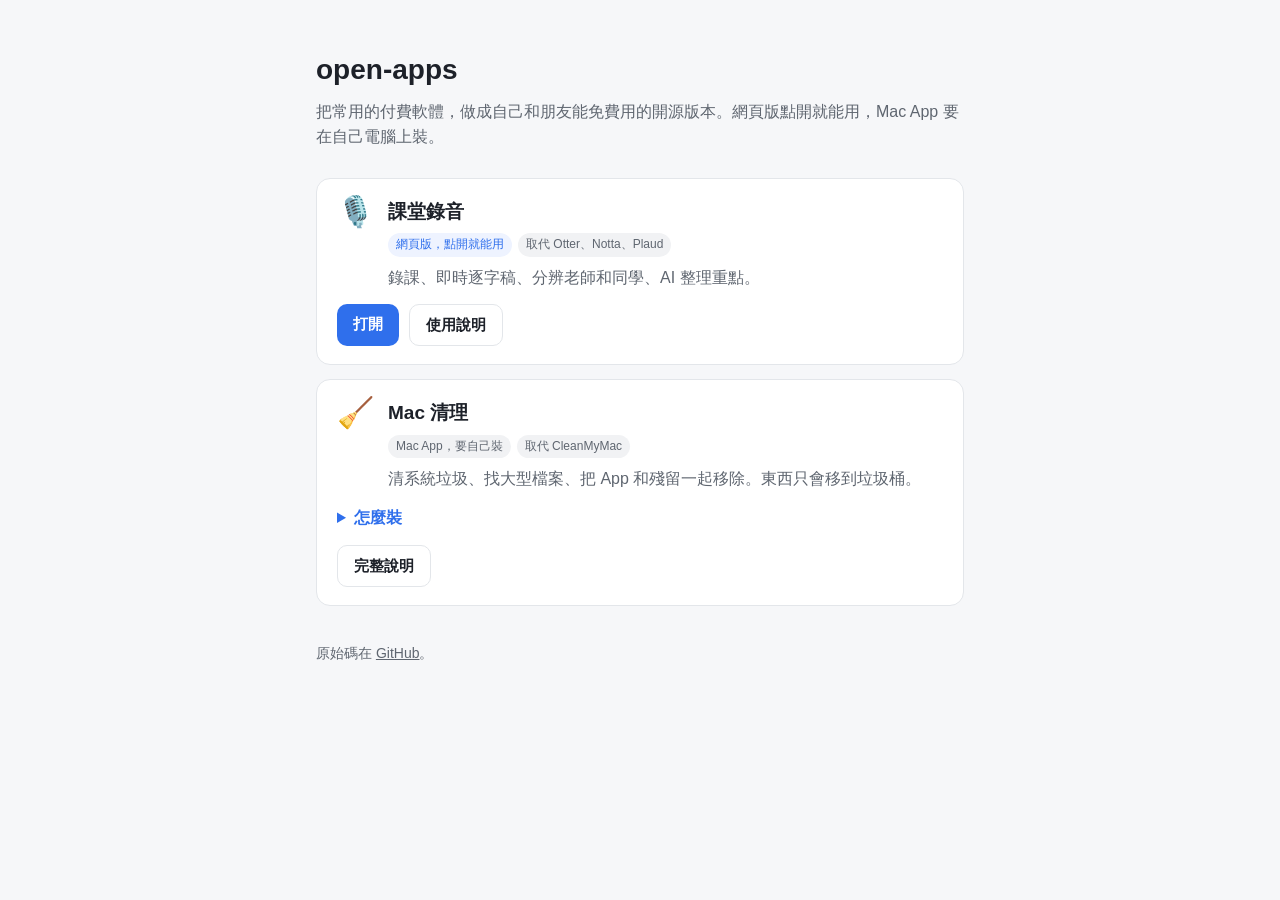
==== index.html @ e051c609 "首頁：App 清單改成讀 apps.json，加上 Netlify 部署腳本 Co-Authored-By: Claude Opus 5.5 (1M context) <noreply@anthrop" ====
<!doctype html>
<html lang="zh-Hant">
<head>
<meta charset="utf-8">
<meta name="viewport" content="width=device-width,initial-scale=1">
<title>open-apps</title>
<meta name="description" content="把常用的付費軟體做成免費開源的版本">
<style>
:root{--bg:#f6f7f9;--card:#fff;--text:#1d2129;--muted:#5f6670;--line:#e3e6ea;--accent:#2f6fec;--tag:#eef3ff;--tag2:#f1f2f4}
@media (prefers-color-scheme:dark){:root{--bg:#111418;--card:#1a1e24;--text:#e6e8eb;--muted:#9aa1ab;--line:#2a3038;--accent:#5b9dff;--tag:#1e2a40;--tag2:#252a31}}
*{box-sizing:border-box}
body{margin:0;font:16px/1.6 -apple-system,BlinkMacSystemFont,"PingFang TC","Noto Sans TC",sans-serif;color:var(--text);background:var(--bg)}
main{max-width:680px;margin:0 auto;padding:48px 16px 64px}
h1{font-size:28px;margin:0 0 6px}
.lead{color:var(--muted);margin:0 0 28px}
.card{background:var(--card);border:1px solid var(--line);border-radius:14px;padding:18px 20px;margin:14px 0}
.top{display:flex;gap:14px;align-items:flex-start}
.icon{font-size:30px;line-height:1}
.card h2{font-size:19px;margin:0}
.tags{display:flex;gap:6px;flex-wrap:wrap;margin:6px 0 8px}
.tag{font-size:12px;padding:2px 8px;border-radius:99px;background:var(--tag2);color:var(--muted)}
.tag.web{background:var(--tag);color:var(--accent)}
.card p{margin:0;color:var(--muted)}
.actions{display:flex;gap:10px;flex-wrap:wrap;margin-top:14px}
.btn{display:inline-block;padding:8px 16px;border-radius:10px;text-decoration:none;font-weight:600;font-size:15px}
.btn.primary{background:var(--accent);color:#fff}
.btn.ghost{border:1px solid var(--line);color:var(--text)}
details{margin-top:14px}
summary{cursor:pointer;color:var(--accent);font-weight:600}
ol{margin:8px 0 0;padding-left:22px;color:var(--text)}
ol li{margin:4px 0}
footer{margin-top:36px;font-size:14px;color:var(--muted)}
footer a{color:var(--muted)}
</style>
</head>
<body>
<main>
  <h1>open-apps</h1>
  <p class="lead">把常用的付費軟體，做成自己和朋友能免費用的開源版本。網頁版點開就能用，Mac App 要在自己電腦上裝。</p>
  <div id="list">載入中…</div>
  <footer>原始碼在 <a href="https://github.com/GOP9632/open-apps">GitHub</a>。</footer>
</main>
<script>
// App 清單放在 apps.json，新增 App 只要改那個檔案
const esc = s => String(s).replace(/[&<>"]/g, c => ({'&':'&amp;','<':'&lt;','>':'&gt;','"':'&quot;'}[c]));
fetch('apps.json').then(r => r.json()).then(apps => {
  document.getElementById('list').innerHTML = apps.map(a => {
    const web = a.type === 'web';
    const tags = [
      `<span class="tag ${web ? 'web' : ''}">${web ? '網頁版，點開就能用' : esc(a.platform || '電腦') + ' App，要自己裝'}</span>`,
      a.like ? `<span class="tag">取代 ${esc(a.like)}</span>` : ''
    ].join('');
    const actions = web
      ? `<a class="btn primary" href="${esc(a.url)}">打開</a>` + (a.guide ? `<a class="btn ghost" href="${esc(a.guide)}">使用說明</a>` : '')
      : (a.guide ? `<a class="btn ghost" href="${esc(a.guide)}">完整說明</a>` : '');
    const steps = !web && a.steps ? `<details><summary>怎麼裝</summary><ol>${a.steps.map(s => `<li>${esc(s)}</li>`).join('')}</ol></details>` : '';
    return `<section class="card"><div class="top"><div class="icon">${esc(a.icon || '📦')}</div><div>
      <h2>${esc(a.name)}</h2><div class="tags">${tags}</div><p>${esc(a.desc)}</p></div></div>
      ${steps}<div class="actions">${actions}</div></section>`;
  }).join('');
}).catch(() => { document.getElementById('list').textContent = '清單讀取失敗，請重新整理。'; });
</script>
</body>
</html>
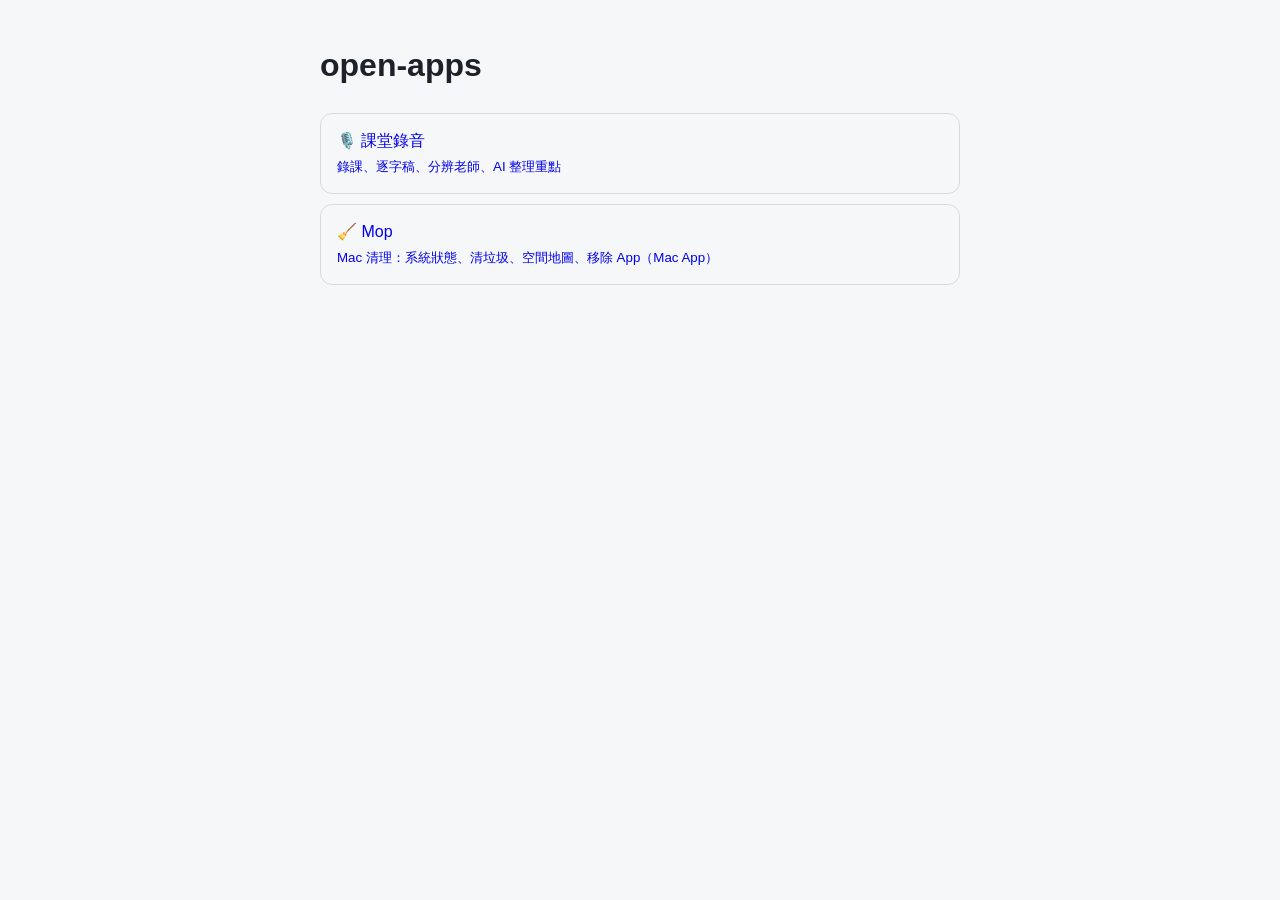
==== commit f31f714b: "新增 Mop：Mac 清理工具（對標 CleanMyMac、DaisyDisk） (#5) 系統狀態（CPU、記憶體、磁碟、電池）、系統垃圾、大型檔案、空間地圖、解除安裝 App。所有東西先預覽、只移" ====
--- a/index.html
+++ b/index.html
@@ -1,64 +1,4 @@
 <!doctype html>
-<html lang="zh-Hant">
-<head>
-<meta charset="utf-8">
-<meta name="viewport" content="width=device-width,initial-scale=1">
-<title>open-apps</title>
-<meta name="description" content="把常用的付費軟體做成免費開源的版本">
-<style>
-:root{--bg:#f6f7f9;--card:#fff;--text:#1d2129;--muted:#5f6670;--line:#e3e6ea;--accent:#2f6fec;--tag:#eef3ff;--tag2:#f1f2f4}
-@media (prefers-color-scheme:dark){:root{--bg:#111418;--card:#1a1e24;--text:#e6e8eb;--muted:#9aa1ab;--line:#2a3038;--accent:#5b9dff;--tag:#1e2a40;--tag2:#252a31}}
-*{box-sizing:border-box}
-body{margin:0;font:16px/1.6 -apple-system,BlinkMacSystemFont,"PingFang TC","Noto Sans TC",sans-serif;color:var(--text);background:var(--bg)}
-main{max-width:680px;margin:0 auto;padding:48px 16px 64px}
-h1{font-size:28px;margin:0 0 6px}
-.lead{color:var(--muted);margin:0 0 28px}
-.card{background:var(--card);border:1px solid var(--line);border-radius:14px;padding:18px 20px;margin:14px 0}
-.top{display:flex;gap:14px;align-items:flex-start}
-.icon{font-size:30px;line-height:1}
-.card h2{font-size:19px;margin:0}
-.tags{display:flex;gap:6px;flex-wrap:wrap;margin:6px 0 8px}
-.tag{font-size:12px;padding:2px 8px;border-radius:99px;background:var(--tag2);color:var(--muted)}
-.tag.web{background:var(--tag);color:var(--accent)}
-.card p{margin:0;color:var(--muted)}
-.actions{display:flex;gap:10px;flex-wrap:wrap;margin-top:14px}
-.btn{display:inline-block;padding:8px 16px;border-radius:10px;text-decoration:none;font-weight:600;font-size:15px}
-.btn.primary{background:var(--accent);color:#fff}
-.btn.ghost{border:1px solid var(--line);color:var(--text)}
-details{margin-top:14px}
-summary{cursor:pointer;color:var(--accent);font-weight:600}
-ol{margin:8px 0 0;padding-left:22px;color:var(--text)}
-ol li{margin:4px 0}
-footer{margin-top:36px;font-size:14px;color:var(--muted)}
-footer a{color:var(--muted)}
-</style>
-</head>
-<body>
-<main>
-  <h1>open-apps</h1>
-  <p class="lead">把常用的付費軟體，做成自己和朋友能免費用的開源版本。網頁版點開就能用，Mac App 要在自己電腦上裝。</p>
-  <div id="list">載入中…</div>
-  <footer>原始碼在 <a href="https://github.com/GOP9632/open-apps">GitHub</a>。</footer>
-</main>
-<script>
-// App 清單放在 apps.json，新增 App 只要改那個檔案
-const esc = s => String(s).replace(/[&<>"]/g, c => ({'&':'&amp;','<':'&lt;','>':'&gt;','"':'&quot;'}[c]));
-fetch('apps.json').then(r => r.json()).then(apps => {
-  document.getElementById('list').innerHTML = apps.map(a => {
-    const web = a.type === 'web';
-    const tags = [
-      `<span class="tag ${web ? 'web' : ''}">${web ? '網頁版，點開就能用' : esc(a.platform || '電腦') + ' App，要自己裝'}</span>`,
-      a.like ? `<span class="tag">取代 ${esc(a.like)}</span>` : ''
-    ].join('');
-    const actions = web
-      ? `<a class="btn primary" href="${esc(a.url)}">打開</a>` + (a.guide ? `<a class="btn ghost" href="${esc(a.guide)}">使用說明</a>` : '')
-      : (a.guide ? `<a class="btn ghost" href="${esc(a.guide)}">完整說明</a>` : '');
-    const steps = !web && a.steps ? `<details><summary>怎麼裝</summary><ol>${a.steps.map(s => `<li>${esc(s)}</li>`).join('')}</ol></details>` : '';
-    return `<section class="card"><div class="top"><div class="icon">${esc(a.icon || '📦')}</div><div>
-      <h2>${esc(a.name)}</h2><div class="tags">${tags}</div><p>${esc(a.desc)}</p></div></div>
-      ${steps}<div class="actions">${actions}</div></section>`;
-  }).join('');
-}).catch(() => { document.getElementById('list').textContent = '清單讀取失敗，請重新整理。'; });
-</script>
-</body>
-</html>
+<html lang="zh-Hant"><head><meta charset="utf-8"><meta name="viewport" content="width=device-width,initial-scale=1"><title>open-apps</title>
+<style>body{font:16px/1.6 -apple-system,"PingFang TC","Noto Sans TC",sans-serif;max-width:640px;margin:40px auto;padding:0 16px;color:#1d2129;background:#f6f7f9}@media (prefers-color-scheme:dark){body{color:#e6e8eb;background:#111418}a{color:#5b9dff}}a{display:block;padding:14px 16px;border:1px solid #8884;border-radius:12px;text-decoration:none;margin:10px 0}</style></head>
+<body><h1>open-apps</h1><a href="apps/class-recorder/">🎙️ 課堂錄音<br><small>錄課、逐字稿、分辨老師、AI 整理重點</small></a><a href="https://github.com/GOP9632/open-apps/tree/main/apps/mac-cleaner">🧹 Mop<br><small>Mac 清理：系統狀態、清垃圾、空間地圖、移除 App（Mac App）</small></a></body></html>
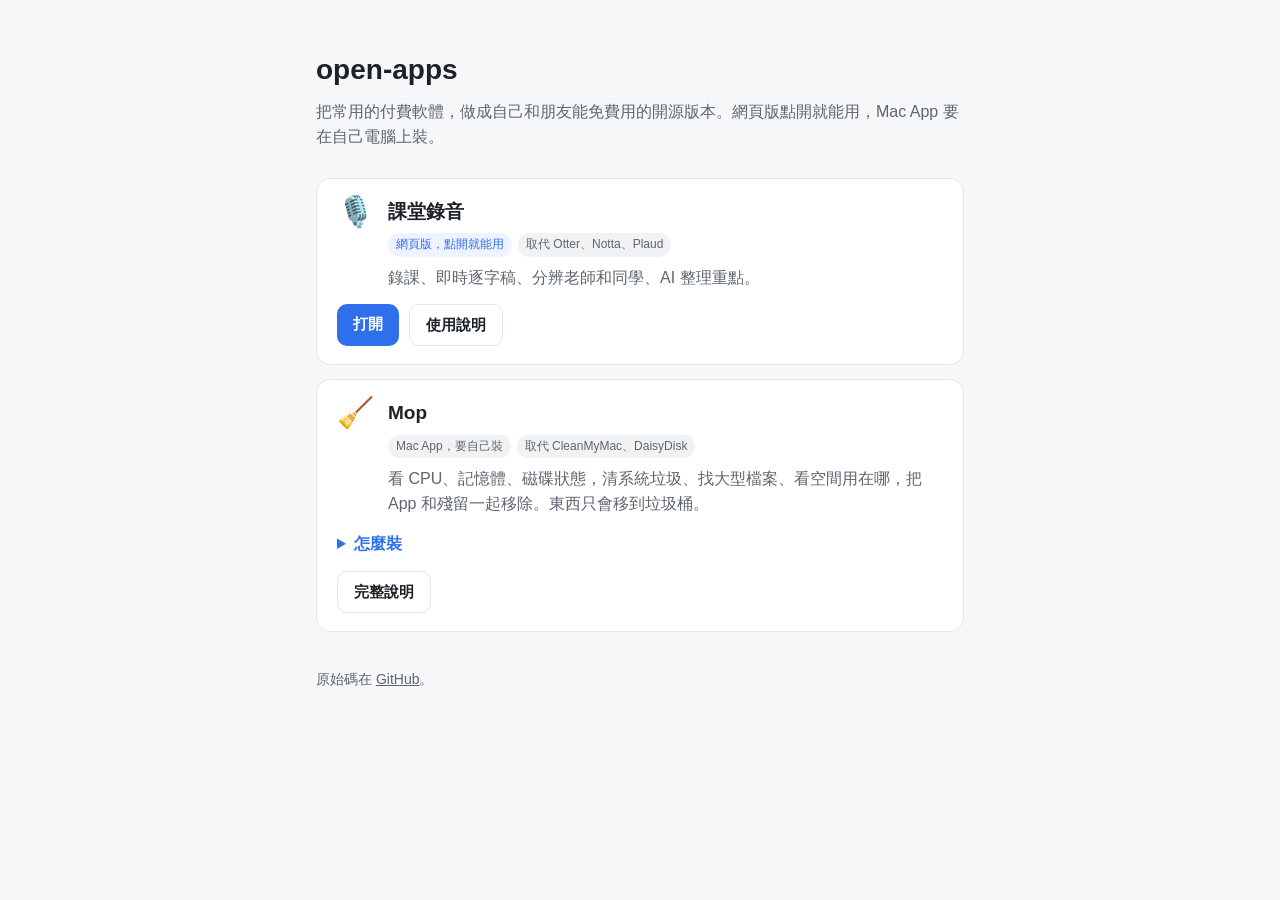
==== commit e5ba4229: "首頁：列出所有 App，清單集中在 apps.json (#8) * 首頁：App 清單改成讀 apps.json，加上 Netlify 部署腳本  Co-Authored-By: Claude Op" ====
--- a/index.html
+++ b/index.html
@@ -1,4 +1,64 @@
 <!doctype html>
-<html lang="zh-Hant"><head><meta charset="utf-8"><meta name="viewport" content="width=device-width,initial-scale=1"><title>open-apps</title>
-<style>body{font:16px/1.6 -apple-system,"PingFang TC","Noto Sans TC",sans-serif;max-width:640px;margin:40px auto;padding:0 16px;color:#1d2129;background:#f6f7f9}@media (prefers-color-scheme:dark){body{color:#e6e8eb;background:#111418}a{color:#5b9dff}}a{display:block;padding:14px 16px;border:1px solid #8884;border-radius:12px;text-decoration:none;margin:10px 0}</style></head>
-<body><h1>open-apps</h1><a href="apps/class-recorder/">🎙️ 課堂錄音<br><small>錄課、逐字稿、分辨老師、AI 整理重點</small></a><a href="https://github.com/GOP9632/open-apps/tree/main/apps/mac-cleaner">🧹 Mop<br><small>Mac 清理：系統狀態、清垃圾、空間地圖、移除 App（Mac App）</small></a></body></html>
+<html lang="zh-Hant">
+<head>
+<meta charset="utf-8">
+<meta name="viewport" content="width=device-width,initial-scale=1">
+<title>open-apps</title>
+<meta name="description" content="把常用的付費軟體做成免費開源的版本">
+<style>
+:root{--bg:#f6f7f9;--card:#fff;--text:#1d2129;--muted:#5f6670;--line:#e3e6ea;--accent:#2f6fec;--tag:#eef3ff;--tag2:#f1f2f4}
+@media (prefers-color-scheme:dark){:root{--bg:#111418;--card:#1a1e24;--text:#e6e8eb;--muted:#9aa1ab;--line:#2a3038;--accent:#5b9dff;--tag:#1e2a40;--tag2:#252a31}}
+*{box-sizing:border-box}
+body{margin:0;font:16px/1.6 -apple-system,BlinkMacSystemFont,"PingFang TC","Noto Sans TC",sans-serif;color:var(--text);background:var(--bg)}
+main{max-width:680px;margin:0 auto;padding:48px 16px 64px}
+h1{font-size:28px;margin:0 0 6px}
+.lead{color:var(--muted);margin:0 0 28px}
+.card{background:var(--card);border:1px solid var(--line);border-radius:14px;padding:18px 20px;margin:14px 0}
+.top{display:flex;gap:14px;align-items:flex-start}
+.icon{font-size:30px;line-height:1}
+.card h2{font-size:19px;margin:0}
+.tags{display:flex;gap:6px;flex-wrap:wrap;margin:6px 0 8px}
+.tag{font-size:12px;padding:2px 8px;border-radius:99px;background:var(--tag2);color:var(--muted)}
+.tag.web{background:var(--tag);color:var(--accent)}
+.card p{margin:0;color:var(--muted)}
+.actions{display:flex;gap:10px;flex-wrap:wrap;margin-top:14px}
+.btn{display:inline-block;padding:8px 16px;border-radius:10px;text-decoration:none;font-weight:600;font-size:15px}
+.btn.primary{background:var(--accent);color:#fff}
+.btn.ghost{border:1px solid var(--line);color:var(--text)}
+details{margin-top:14px}
+summary{cursor:pointer;color:var(--accent);font-weight:600}
+ol{margin:8px 0 0;padding-left:22px;color:var(--text)}
+ol li{margin:4px 0}
+footer{margin-top:36px;font-size:14px;color:var(--muted)}
+footer a{color:var(--muted)}
+</style>
+</head>
+<body>
+<main>
+  <h1>open-apps</h1>
+  <p class="lead">把常用的付費軟體，做成自己和朋友能免費用的開源版本。網頁版點開就能用，Mac App 要在自己電腦上裝。</p>
+  <div id="list">載入中…</div>
+  <footer>原始碼在 <a href="https://github.com/GOP9632/open-apps">GitHub</a>。</footer>
+</main>
+<script>
+// App 清單放在 apps.json，新增 App 只要改那個檔案
+const esc = s => String(s).replace(/[&<>"]/g, c => ({'&':'&amp;','<':'&lt;','>':'&gt;','"':'&quot;'}[c]));
+fetch('apps.json').then(r => r.json()).then(apps => {
+  document.getElementById('list').innerHTML = apps.map(a => {
+    const web = a.type === 'web';
+    const tags = [
+      `<span class="tag ${web ? 'web' : ''}">${web ? '網頁版，點開就能用' : esc(a.platform || '電腦') + ' App，要自己裝'}</span>`,
+      a.like ? `<span class="tag">取代 ${esc(a.like)}</span>` : ''
+    ].join('');
+    const actions = web
+      ? `<a class="btn primary" href="${esc(a.url)}">打開</a>` + (a.guide ? `<a class="btn ghost" href="${esc(a.guide)}">使用說明</a>` : '')
+      : (a.guide ? `<a class="btn ghost" href="${esc(a.guide)}">完整說明</a>` : '');
+    const steps = !web && a.steps ? `<details><summary>怎麼裝</summary><ol>${a.steps.map(s => `<li>${esc(s)}</li>`).join('')}</ol></details>` : '';
+    return `<section class="card"><div class="top"><div class="icon">${esc(a.icon || '📦')}</div><div>
+      <h2>${esc(a.name)}</h2><div class="tags">${tags}</div><p>${esc(a.desc)}</p></div></div>
+      ${steps}<div class="actions">${actions}</div></section>`;
+  }).join('');
+}).catch(() => { document.getElementById('list').textContent = '清單讀取失敗，請重新整理。'; });
+</script>
+</body>
+</html>
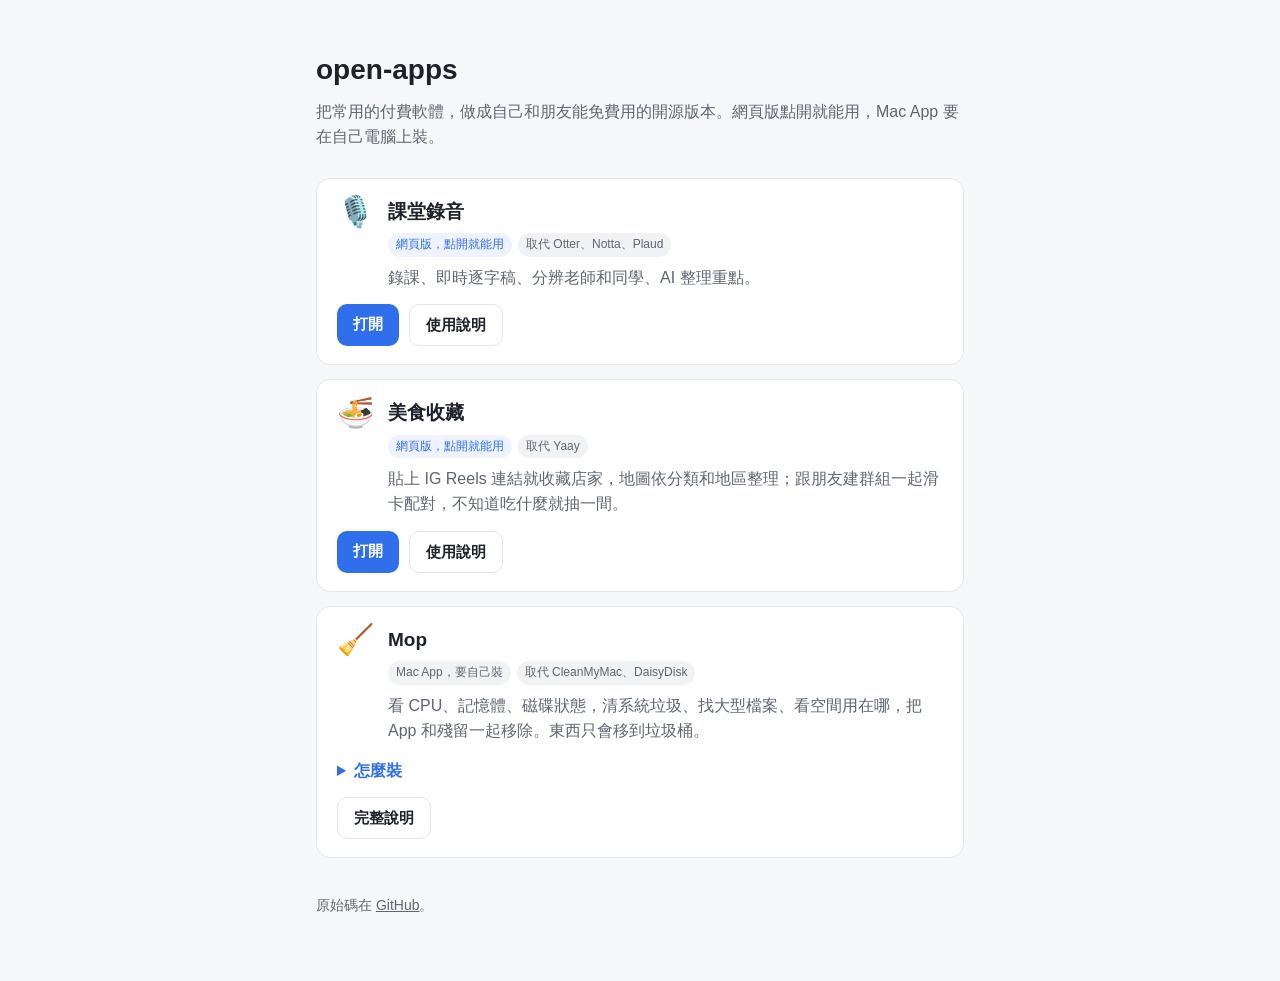
==== commit 973e06b9: "入口網站改讀 GitHub Pages 上的 apps.json，新 app 合併後自動出現 Co-Authored-By: Claude Opus 5.5 (1M context) <noreply" ====
--- a/index.html
+++ b/index.html
@@ -41,9 +41,13 @@
   <footer>原始碼在 <a href="https://github.com/GOP9632/open-apps">GitHub</a>。</footer>
 </main>
 <script>
-// App 清單放在 apps.json，新增 App 只要改那個檔案
+// App 清單放在 apps.json，新增 App 只要改那個檔案。
+// Netlify 上的這頁直接讀 GitHub Pages 上最新的 apps.json，所以 PR 合併後新 App 就會出現，不用重新部署 Netlify。
+const LIST = 'https://gop9632.github.io/open-apps/apps.json';
 const esc = s => String(s).replace(/[&<>"]/g, c => ({'&':'&amp;','<':'&lt;','>':'&gt;','"':'&quot;'}[c]));
-fetch('apps.json').then(r => r.json()).then(apps => {
+fetch(LIST, { cache: 'no-cache' }).then(r => r.ok ? r.json() : Promise.reject())
+  .catch(() => fetch('apps.json').then(r => r.json()))
+  .then(apps => {
   document.getElementById('list').innerHTML = apps.map(a => {
     const web = a.type === 'web';
     const tags = [
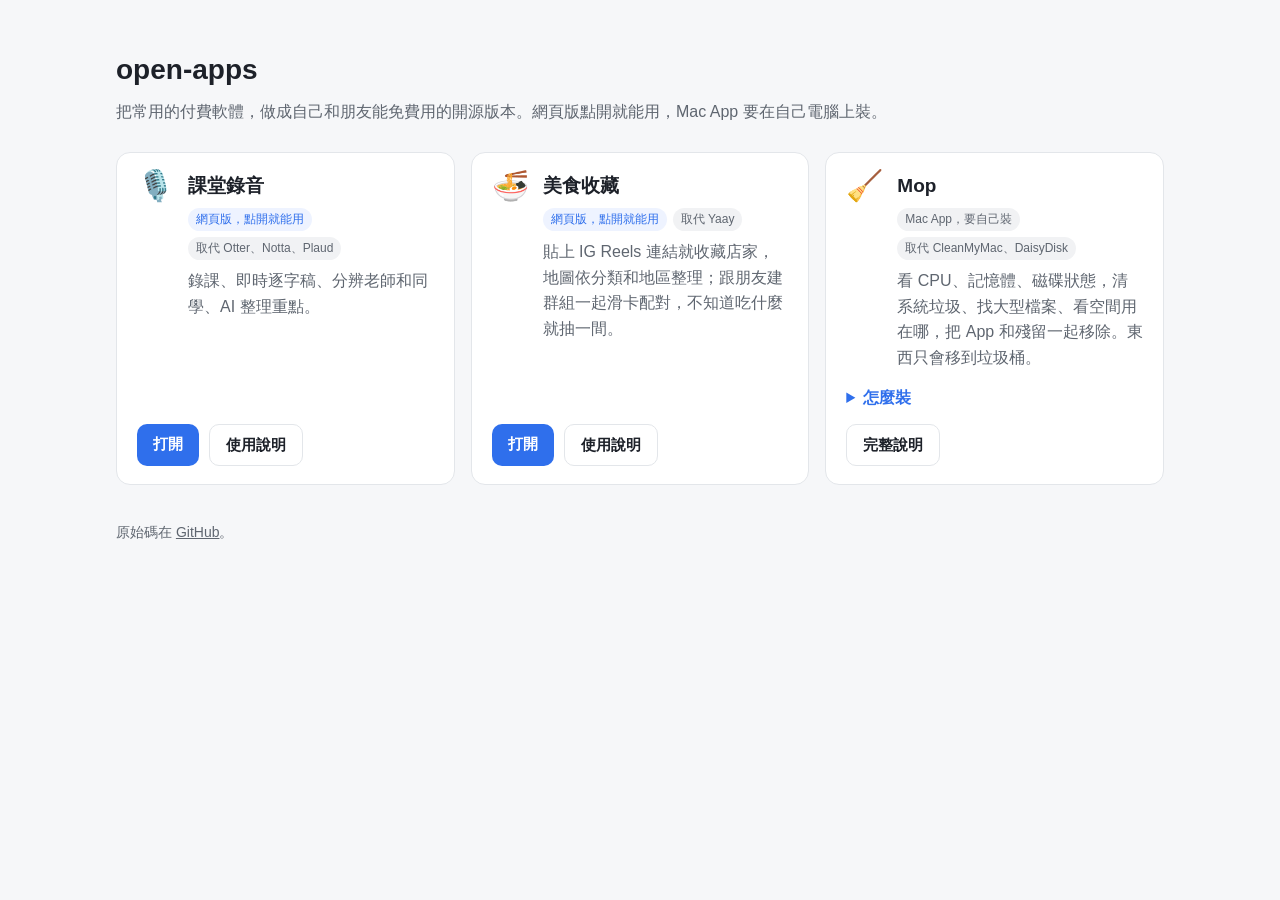
==== commit 3cf56e35: "首頁：App 卡片改成橫向排列，手機上自動變一欄 Co-Authored-By: Claude Opus 5.5 (1M context) <noreply@anthropic.com>" ====
--- a/index.html
+++ b/index.html
@@ -10,10 +10,12 @@
 @media (prefers-color-scheme:dark){:root{--bg:#111418;--card:#1a1e24;--text:#e6e8eb;--muted:#9aa1ab;--line:#2a3038;--accent:#5b9dff;--tag:#1e2a40;--tag2:#252a31}}
 *{box-sizing:border-box}
 body{margin:0;font:16px/1.6 -apple-system,BlinkMacSystemFont,"PingFang TC","Noto Sans TC",sans-serif;color:var(--text);background:var(--bg)}
-main{max-width:680px;margin:0 auto;padding:48px 16px 64px}
+main{max-width:1080px;margin:0 auto;padding:48px 16px 64px}
 h1{font-size:28px;margin:0 0 6px}
 .lead{color:var(--muted);margin:0 0 28px}
-.card{background:var(--card);border:1px solid var(--line);border-radius:14px;padding:18px 20px;margin:14px 0}
+#list{display:grid;grid-template-columns:repeat(auto-fill,minmax(280px,1fr));gap:16px;align-items:stretch}
+.card{background:var(--card);border:1px solid var(--line);border-radius:14px;padding:18px 20px;display:flex;flex-direction:column}
+.card .actions{margin-top:auto;padding-top:14px}
 .top{display:flex;gap:14px;align-items:flex-start}
 .icon{font-size:30px;line-height:1}
 .card h2{font-size:19px;margin:0}
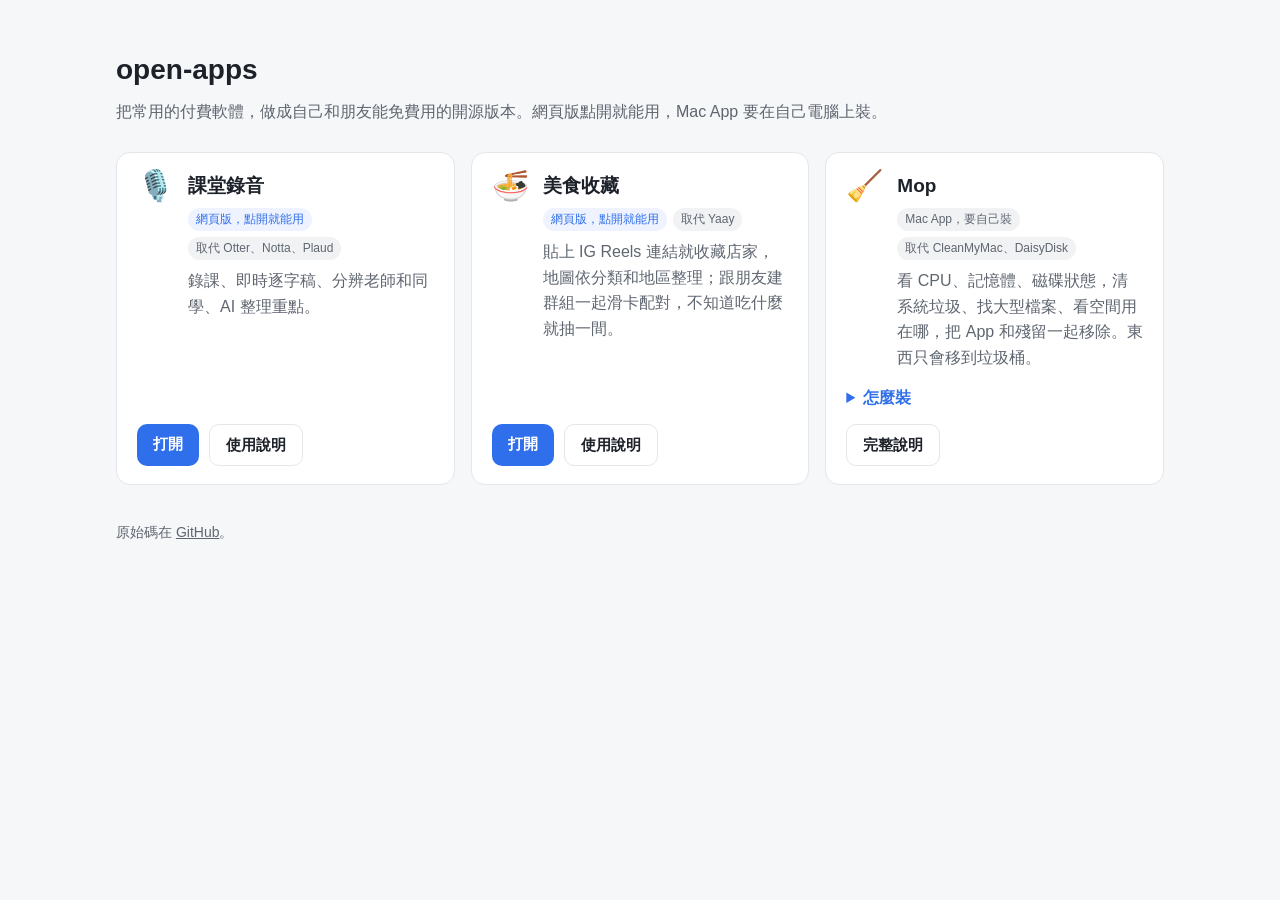
==== commit 44bcb1e3: "入口網站和網頁 app 支援 iPhone 加入主畫面 - 入口網站加 manifest、PNG 圖示、iOS meta 和 safe-area 邊距 - 課堂錄音、美食收藏加 180px apple" ====
--- a/index.html
+++ b/index.html
@@ -2,15 +2,24 @@
 <html lang="zh-Hant">
 <head>
 <meta charset="utf-8">
-<meta name="viewport" content="width=device-width,initial-scale=1">
+<meta name="viewport" content="width=device-width,initial-scale=1,viewport-fit=cover">
 <title>open-apps</title>
+<link rel="manifest" href="site.webmanifest">
+<link rel="icon" href="icon.svg">
+<link rel="apple-touch-icon" href="apple-touch-icon.png">
+<meta name="apple-mobile-web-app-capable" content="yes">
+<meta name="mobile-web-app-capable" content="yes">
+<meta name="apple-mobile-web-app-status-bar-style" content="default">
+<meta name="apple-mobile-web-app-title" content="open-apps">
+<meta name="theme-color" content="#f6f7f9" media="(prefers-color-scheme: light)">
+<meta name="theme-color" content="#111418" media="(prefers-color-scheme: dark)">
 <meta name="description" content="把常用的付費軟體做成免費開源的版本">
 <style>
 :root{--bg:#f6f7f9;--card:#fff;--text:#1d2129;--muted:#5f6670;--line:#e3e6ea;--accent:#2f6fec;--tag:#eef3ff;--tag2:#f1f2f4}
 @media (prefers-color-scheme:dark){:root{--bg:#111418;--card:#1a1e24;--text:#e6e8eb;--muted:#9aa1ab;--line:#2a3038;--accent:#5b9dff;--tag:#1e2a40;--tag2:#252a31}}
 *{box-sizing:border-box}
 body{margin:0;font:16px/1.6 -apple-system,BlinkMacSystemFont,"PingFang TC","Noto Sans TC",sans-serif;color:var(--text);background:var(--bg)}
-main{max-width:1080px;margin:0 auto;padding:48px 16px 64px}
+main{max-width:1080px;margin:0 auto;padding:calc(48px + env(safe-area-inset-top)) calc(16px + env(safe-area-inset-right)) calc(64px + env(safe-area-inset-bottom)) calc(16px + env(safe-area-inset-left))}
 h1{font-size:28px;margin:0 0 6px}
 .lead{color:var(--muted);margin:0 0 28px}
 #list{display:grid;grid-template-columns:repeat(auto-fill,minmax(280px,1fr));gap:16px;align-items:stretch}
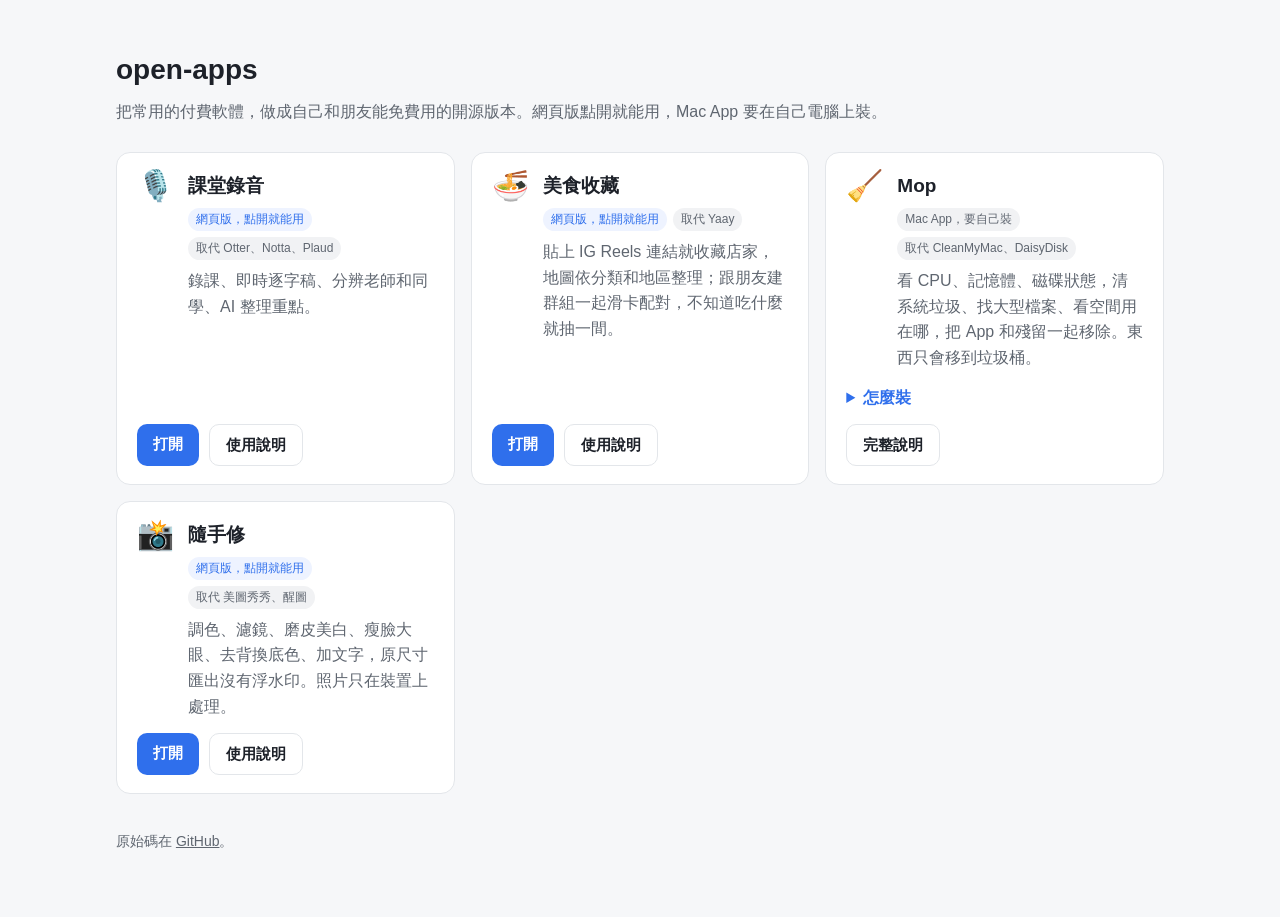
==== commit 58a175fe: "入口：清單先用上次的畫出來，停留時在背景預先裝好美食收藏 - 入口的 app 清單存在 localStorage，打開入口不用等 apps.json - 預先連線 GitHub Pages、Supab" ====
--- a/index.html
+++ b/index.html
@@ -14,6 +14,10 @@
 <meta name="theme-color" content="#f6f7f9" media="(prefers-color-scheme: light)">
 <meta name="theme-color" content="#111418" media="(prefers-color-scheme: dark)">
 <meta name="description" content="把常用的付費軟體做成免費開源的版本">
+<!-- 先跟 app 會用到的伺服器打好招呼，點進 app 時少等幾輪連線 -->
+<link rel="preconnect" href="https://gop9632.github.io" crossorigin>
+<link rel="preconnect" href="https://ptocokzxpwwautnbbuup.supabase.co" crossorigin>
+<link rel="preconnect" href="https://cdn.jsdelivr.net" crossorigin>
 <style>
 :root{--bg:#f6f7f9;--card:#fff;--text:#1d2129;--muted:#5f6670;--line:#e3e6ea;--accent:#2f6fec;--tag:#eef3ff;--tag2:#f1f2f4}
 @media (prefers-color-scheme:dark){:root{--bg:#111418;--card:#1a1e24;--text:#e6e8eb;--muted:#9aa1ab;--line:#2a3038;--accent:#5b9dff;--tag:#1e2a40;--tag2:#252a31}}
@@ -55,25 +59,43 @@
 // App 清單放在 apps.json，新增 App 只要改那個檔案。
 // Netlify 上的這頁直接讀 GitHub Pages 上最新的 apps.json，所以 PR 合併後新 App 就會出現，不用重新部署 Netlify。
 const LIST = 'https://gop9632.github.io/open-apps/apps.json';
+// 在 Netlify 上把 app 連結換成同網域的 /apps/...（_redirects 會代理到 GitHub Pages），
+// 從主畫面的入口點進 app 才會維持全螢幕，不會跳成 Safari 視窗。
+const PAGES = 'https://gop9632.github.io/open-apps/apps/';
+const local = u => location.hostname.endsWith('netlify.app') && String(u).startsWith(PAGES) ? '/apps/' + String(u).slice(PAGES.length) : u;
 const esc = s => String(s).replace(/[&<>"]/g, c => ({'&':'&amp;','<':'&lt;','>':'&gt;','"':'&quot;'}[c]));
-fetch(LIST, { cache: 'no-cache' }).then(r => r.ok ? r.json() : Promise.reject())
-  .catch(() => fetch('apps.json').then(r => r.json()))
-  .then(apps => {
-  document.getElementById('list').innerHTML = apps.map(a => {
+// 上次的清單先畫出來（不用等網路），同時去拿最新的，有變才重畫
+const draw = apps => {
+  const html = apps.map(a => {
     const web = a.type === 'web';
     const tags = [
       `<span class="tag ${web ? 'web' : ''}">${web ? '網頁版，點開就能用' : esc(a.platform || '電腦') + ' App，要自己裝'}</span>`,
       a.like ? `<span class="tag">取代 ${esc(a.like)}</span>` : ''
     ].join('');
     const actions = web
-      ? `<a class="btn primary" href="${esc(a.url)}">打開</a>` + (a.guide ? `<a class="btn ghost" href="${esc(a.guide)}">使用說明</a>` : '')
+      ? `<a class="btn primary" href="${esc(local(a.url))}">打開</a>` + (a.guide ? `<a class="btn ghost" href="${esc(local(a.guide))}">使用說明</a>` : '')
       : (a.guide ? `<a class="btn ghost" href="${esc(a.guide)}">完整說明</a>` : '');
     const steps = !web && a.steps ? `<details><summary>怎麼裝</summary><ol>${a.steps.map(s => `<li>${esc(s)}</li>`).join('')}</ol></details>` : '';
     return `<section class="card"><div class="top"><div class="icon">${esc(a.icon || '📦')}</div><div>
       <h2>${esc(a.name)}</h2><div class="tags">${tags}</div><p>${esc(a.desc)}</p></div></div>
       ${steps}<div class="actions">${actions}</div></section>`;
   }).join('');
-}).catch(() => { document.getElementById('list').textContent = '清單讀取失敗，請重新整理。'; });
+  const list = document.getElementById('list');
+  if (list.innerHTML !== html) list.innerHTML = html;
+};
+let cached = null;
+try { cached = JSON.parse(localStorage.getItem('portal.apps')); } catch {}
+if (cached) draw(cached);
+fetch(LIST, { cache: 'no-cache' }).then(r => r.ok ? r.json() : Promise.reject())
+  .catch(() => fetch('apps.json').then(r => r.json()))
+  .then(apps => { draw(apps); try { localStorage.setItem('portal.apps', JSON.stringify(apps)); } catch {} })
+  .catch(() => { if (!cached) document.getElementById('list').textContent = '清單讀取失敗，請重新整理。'; });
+// 在入口停留時，先在背景把 app 裝進手機（app 自己的 service worker 會把畫面檔案存起來），
+// 點「打開」時就直接從手機打開，不用等網路
+if ('serviceWorker' in navigator && location.hostname.endsWith('netlify.app')) {
+  const warm = () => ['food-map'].forEach(a => navigator.serviceWorker.register(`/apps/${a}/sw.js`, { scope: `/apps/${a}/` }).catch(() => {}));
+  if (window.requestIdleCallback) requestIdleCallback(warm, { timeout: 2000 }); else setTimeout(warm, 800);
+}
 </script>
 </body>
 </html>
